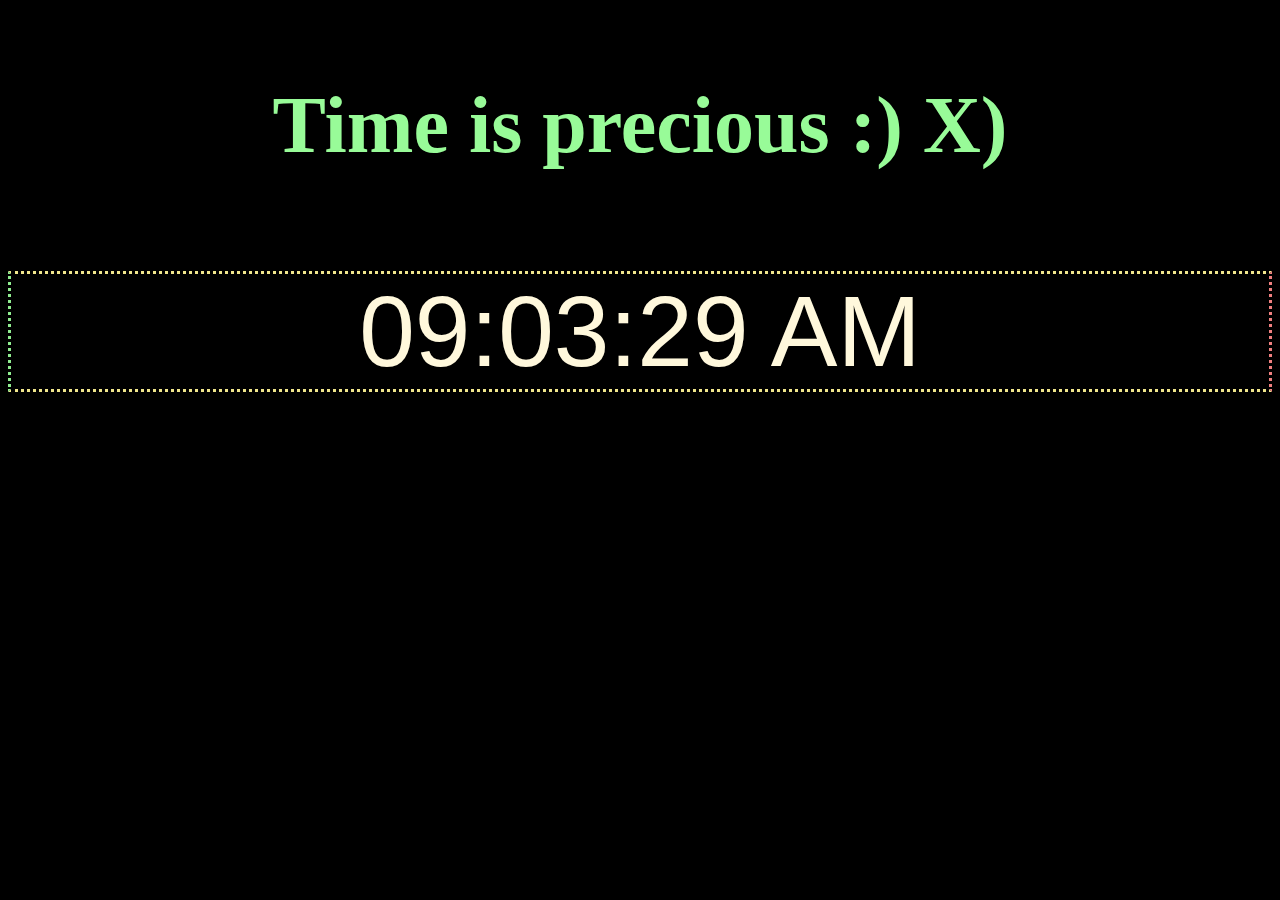
==== dwatch.html @ 35f15213 "initial commit" ====
<!DOCTYPE html>
<html>
    <head>
        
        <title>
            Digital clock 
        </title>
        <link rel="stylesheet" href = "dwatch.css">
    </head>
    <body>
        <p class = "Theory">
            Time is precious :) X)
        </p>
      
      <p id = "Watch" class = "clockstyle" onload="time()">
      </p>
      <script src = "dwatch.js"></script>
    </body>
</html
---- dwatch.css ----
.clockstyle{
    color: cornsilk;
    font-family: Impact, Haettenschweiler, 'Arial Narrow Bold', sans-serif;
    align-content: center;
    text-align: center;
    font-size: 100px;
    border: dotted ;
    border-color: khaki;
    border-right-color: lightcoral;
    border-left-color: lightgreen;


}

body
{
    background-color: black;
}

.Theory
{
    color: palegreen;
    font: italic;
    font-size: 80px;
    font-weight: bolder;
    text-align: center;
    align-content: center;
}
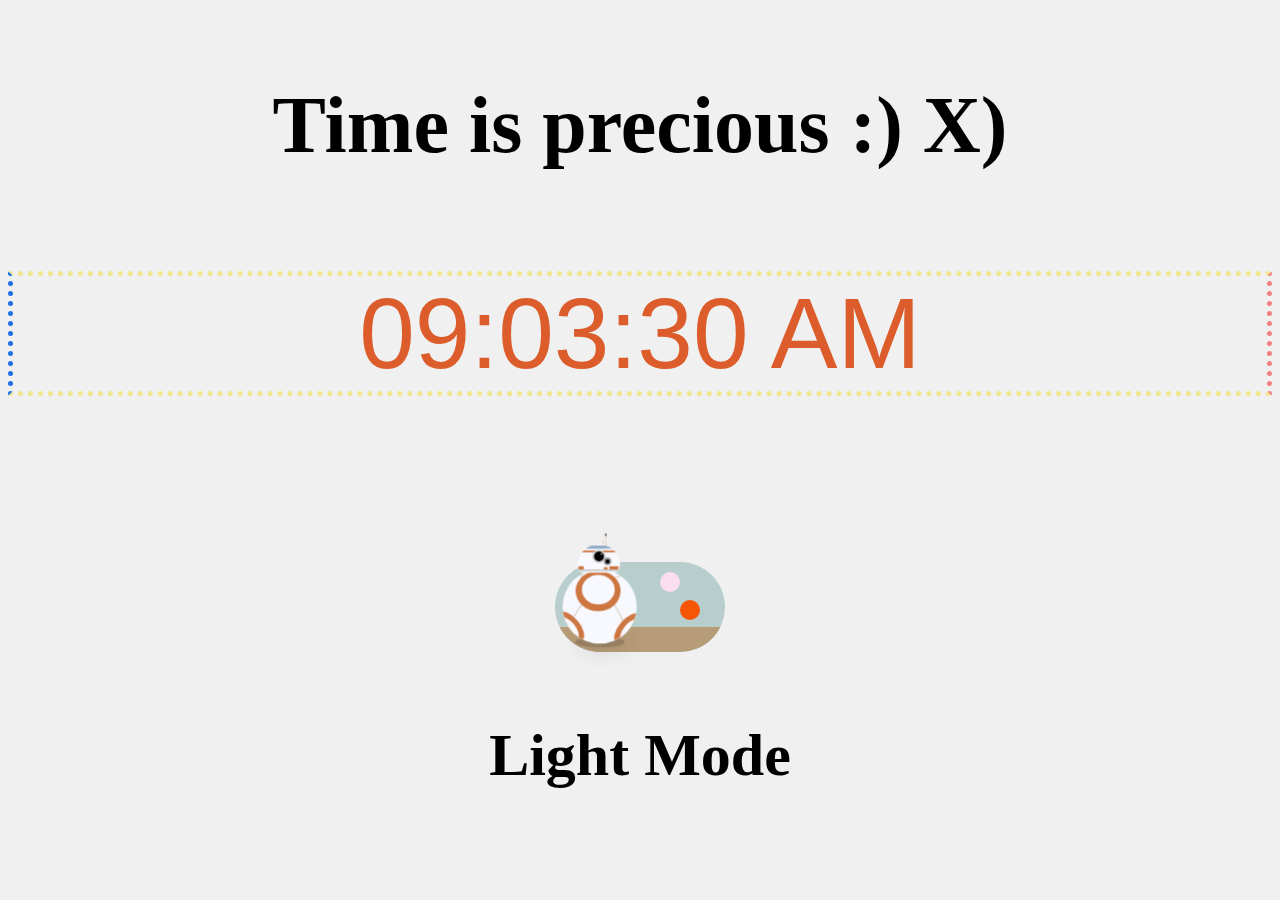
==== commit 3309f782: "add a New Feature Light and Dark Mode also add README.md and deleted the empty file" ====
--- a/dwatch.html
+++ b/dwatch.html
@@ -8,12 +8,63 @@
         <link rel="stylesheet" href = "dwatch.css">
     </head>
     <body>
-        <p class = "Theory">
+        <p class = "Theory" id="title">
             Time is precious :) X)
         </p>
       
       <p id = "Watch" class = "clockstyle" onload="time()">
       </p>
+      <div class="switch-btn">
+      <label>
+        <input type="checkbox" class="slider" id="modeSwitch" onclick="toggleMode()">
+        <div class="switch">
+            <div class="suns"></div>
+            <div class="moons">
+                <div class="star star-1"></div>
+                <div class="star star-2"></div>
+                <div class="star star-3"></div>
+                <div class="star star-4"></div>
+                <div class="star star-5"></div>
+                <div class="first-moon"></div>
+            </div>
+            <div class="sand"></div>
+            <div class="bb8">
+                <div class="antennas">
+                    <div class="antenna short"></div>
+                    <div class="antenna long"></div>
+                </div>
+                <div class="head">
+                    <div class="stripe one"></div>
+                    <div class="stripe two"></div>
+                    <div class="eyes">
+                        <div class="eye one"></div>
+                        <div class="eye two"></div>
+                    </div>
+                    <div class="stripe detail">
+                        <div class="detail zero"></div>
+                        <div class="detail zero"></div>
+                        <div class="detail one"></div>
+                        <div class="detail two"></div>
+                        <div class="detail three"></div>
+                        <div class="detail four"></div>
+                        <div class="detail five"></div>
+                        <div class="detail five"></div>
+                    </div>
+                    <div class="stripe three"></div>
+                </div>
+                <div class="ball">
+                    <div class="lines one"></div>
+                    <div class="lines two"></div>
+                    <div class="ring one"></div>
+                    <div class="ring two"></div>
+                    <div class="ring three"></div>
+                </div>
+                <div class="shadow"></div>
+            </div>
+        </div>
+    </label>
+</div>
+<div id="modeText" class = "modeText">Light Mode</div>
       <script src = "dwatch.js"></script>
     </body>
 </html        
--- a/dwatch.css
+++ b/dwatch.css
@@ -1,28 +1,663 @@
 .clockstyle{
-    color: cornsilk;
+    color: rgb(220, 93, 43);
     font-family: Impact, Haettenschweiler, 'Arial Narrow Bold', sans-serif;
     align-content: center;
     text-align: center;
     font-size: 100px;
     border: dotted ;
+    border-width: 5px;
     border-color: khaki;
     border-right-color: lightcoral;
-    border-left-color: lightgreen;
+    border-left-color: rgb(30, 112, 227);
 
 
 }
 
-body
-{
-    background-color: black;
-}
-
 .Theory
 {
-    color: palegreen;
+    color: rgb(0,0,0);
     font: italic;
     font-size: 80px;
     font-weight: bolder;
     text-align: center;
     align-content: center;
 }
+.modeText
+{
+    color: rgb(0,0,0);
+    font: italic;
+    font-size: 60px;
+    font-weight: bolder;
+    text-align: center;
+    align-content: center;
+}
+.switch-btn{
+    display: flex;
+    justify-content: center;
+    align-items: center;
+    height: 25vh;
+}
+body {
+    background-color: #f0f0f0; /* light mode background color */
+    color: #333; /* light mode text color */
+    transition: background-color 0.3s ease;
+  }
+  
+  .dark-mode {
+    background-color: #333; /* dark mode background color */
+    color: #f0f0f0; /* dark mode text color */
+  }
+  
+.switch {
+    --toggle-size: 1;
+  }
+  
+  .switch *, .switch *::after, *::before {
+    -webkit-box-sizing: border-box;
+    box-sizing: border-box;
+  }
+  
+  .switch {
+    -webkit-box-sizing: border-box;
+    box-sizing: border-box;
+    display: -webkit-inline-box;
+    display: -ms-inline-flexbox;
+    display: inline-flex;
+    -webkit-box-align: center;
+    -ms-flex-align: center;
+    align-items: center;
+    width: 170px;
+    height: 90px;
+    background-color: #b7cecc;
+    position: relative;
+    border-radius: 999px;
+    -webkit-transition: .4s;
+    -o-transition: .4s;
+    transition: .4s;
+    cursor: pointer;
+    -webkit-transform: scale(var(--toggle-size));
+    -ms-transform: scale(var(--toggle-size));
+    transform: scale(var(--toggle-size));
+  }
+  
+  .moons {
+    position: absolute;
+    width: 100px;
+    height: 65px;
+    overflow: hidden;
+    top: 0;
+    left: -10px;
+  }
+  
+  .moons .star {
+    position: absolute;
+    width: 1px;
+    height: 1px;
+    top: 45px;
+    left: 30px;
+    border-radius: 999px;
+    background-color: #ffffff;
+  }
+  
+  .moons .star.star-1 {
+    top: 100%;
+    left: 75px;
+    -webkit-transition: .2s;
+    -o-transition: .2s;
+    transition: .2s;
+  }
+  
+  .moons .star.star-2 {
+    top: 100%;
+    left: 65px;
+    -webkit-transition: .3s;
+    -o-transition: .3s;
+    transition: .3s;
+  }
+  
+  .moons .star.star-3 {
+    top: 100%;
+    left: 85px;
+    -webkit-transition: .4s;
+    -o-transition: .4s;
+    transition: .4s;
+  }
+  
+  .moons .star.star-4 {
+    top: 100%;
+    left: 60px;
+    -webkit-transition: .5s;
+    -o-transition: .5s;
+    transition: .5s;
+  }
+  
+  .moons .star.star-5 {
+    top: 100%;
+    left: 44px;
+    -webkit-transition: .6s;
+    -o-transition: .6s;
+    transition: .6s;
+  }
+  
+  .moons .first-moon {
+    position: absolute;
+    -webkit-transition: .4s;
+    -o-transition: .4s;
+    transition: .4s;
+    width: 30px;
+    height: 30px;
+    top: 100%;
+    left: 30px;
+    background-color: #e0d6d6;
+    border-radius: 999px;
+  }
+  
+  .moons::before, .moons::after {
+    -webkit-transition: .6s;
+    -o-transition: .6s;
+    transition: .6s;
+    content: "";
+    position: absolute;
+    width: 8px;
+    height: 8px;
+    background-color: #dde4e6;
+    border-radius: 999px;
+    top: 100%;
+    left: 70px;
+  }
+  
+  .moons::after {
+    width: 5px;
+    height: 5px;
+    left: 81px;
+    -webkit-transition: .8s;
+    -o-transition: .8s;
+    transition: .8s;
+  }
+  
+  .sand {
+    position: absolute;
+    width: 100%;
+    height: 45px;
+    bottom: 0px;
+    left: 0;
+    border-radius: 0 0 999px 999px;
+    overflow: hidden;
+  }
+  
+  .suns {
+    position: absolute;
+    width: 50px;
+    height: 70px;
+    overflow: hidden;
+    top: 0;
+    right: 15px;
+  }
+  
+  .suns::before {
+    content: "";
+    position: absolute;
+    width: 20px;
+    height: 20px;
+    background-color: #faddef;
+    border-radius: 999px;
+    top: 10px;
+    right: 30px;
+    -webkit-transition: .4s;
+    -o-transition: .4s;
+    transition: .4s;
+  }
+  
+  .suns::after {
+    content: "";
+    position: absolute;
+    width: 20px;
+    height: 20px;
+    background-color: #F65604;
+    border-radius: 999px;
+    top: 38px;
+    right: 10px;
+    -webkit-transition: .6s;
+    -o-transition: .6s;
+    transition: .6s;
+  }
+  
+  .sand::before {
+    position: absolute;
+    width: 100%;
+    height: 25px;
+    bottom: 0px;
+    left: 0;
+    content: "";
+    background-color: #B69C77;
+    border-radius: 0 0 999px 999px;
+  }
+  
+  .bb8 {
+    position: absolute;
+    left: -18%;
+    width: 140px;
+    -webkit-transform: scale(0.45);
+    -ms-transform: scale(0.45);
+    transform: scale(0.45);
+    -webkit-transition: left .4s;
+    -o-transition: left .4s;
+    transition: left .4s;
+  }
+  
+  .slider {
+    display: none;
+  }
+  
+  .antennas {
+    position: absolute;
+    -webkit-transition: all 0.4s;
+    -o-transition: all 0.4s;
+    transition: all 0.4s;
+    left: 28%;
+  }
+  
+  .antenna {
+    background: #e0d2be;
+    position: absolute;
+    width: 2px;
+  }
+  
+  .antenna.short {
+    height: 20px;
+    top: -65px;
+    left: 50px;
+  }
+  
+  .antenna.long {
+    border-top: 6px solid #020204;
+    border-bottom: 6px solid #020204;
+    height: 36px;
+    top: -80px;
+    left: 56px;
+  }
+  
+  .head {
+    -webkit-transition: -webkit-transform .4s;
+    transition: -webkit-transform .4s;
+    -o-transition: transform .4s;
+    transition: transform .4s, -webkit-transform .4s;
+    background-color: ghostwhite;
+    border-radius: 90px 90px 25px 25px;
+    -moz-border-radius: 90px 90px 25px 25px;
+    -webkit-border-radius: 90px 90px 25px 25px;
+    height: 63px;
+    margin-left: -45px;
+    overflow: hidden;
+    position: absolute;
+    width: 95px;
+    z-index: 1;
+    top: -56px;
+    left: 56%;
+  }
+  
+  .head .stripe {
+    position: absolute;
+    width: 100%;
+  }
+  
+  .head .stripe.one {
+    background: #7699B7;
+    height: 7px;
+    opacity: 0.8;
+    z-index: 1;
+    top: 3px;
+  }
+  
+  .head .stripe.two {
+    background: #CD7640;
+    height: 4px;
+    top: 14px;
+  }
+  
+  .head .stripe.three {
+    background: #999;
+    height: 4px;
+    opacity: 0.5;
+    bottom: 3px;
+  }
+  
+  .head .stripe.detail {
+    display: -webkit-box;
+    display: -ms-flexbox;
+    display: flex;
+    width: 200px;
+    bottom: 7px;
+    left: -38%;
+    -webkit-transition: left 0.4s;
+    -o-transition: left 0.4s;
+    transition: left 0.4s;
+  }
+  
+  .head .detail {
+    height: 7px;
+  }
+  
+  .head .detail.zero {
+    background-color: #CD7640;
+    width: 2%;
+    margin-left: 3px;
+  }
+  
+  .head .detail.one {
+    background-color: #CD7640;
+    width: 8%;
+    margin-left: 3px;
+  }
+  
+  .head .detail.two {
+    background-color: #CD7640;
+    width: 6%;
+    margin-left: 5px;
+  }
+  
+  .head .detail.three {
+    background-color: #CD7640;
+    width: 4%;
+    margin-left: 45px;
+    height: 5px;
+    margin-top: 2px;
+  }
+  
+  .head .detail.four {
+    background-color: #CD7640;
+    width: 10%;
+    margin-left: 4px;
+  }
+  
+  .head .detail.five {
+    background-color: #CD7640;
+    width: 2%;
+    margin-left: 3px;
+  }
+  
+  .head .eyes {
+    display: inline-block;
+    height: 100%;
+    position: absolute;
+    width: 100%;
+    -webkit-transition: left 0.4s;
+    -o-transition: left 0.4s;
+    transition: left 0.4s;
+    left: 22%;
+  }
+  
+  .head .eye {
+    border-radius: 50%;
+    display: block;
+    position: absolute;
+  }
+  
+  .head .eye.one {
+    background: #020204;
+    border: 4px solid lightgray;
+    height: 30px;
+    width: 30px;
+    top: 12px;
+    left: 12%;
+  }
+  
+  .head .eye.one:after {
+    background: white;
+    border-radius: 50%;
+    content: "";
+    display: block;
+    height: 3px;
+    position: absolute;
+    width: 3px;
+    top: 4px;
+    right: 4px;
+  }
+  
+  .head .eye.two {
+    background-color: lightgrey;
+    border: 1px solid #020204;
+    height: 16px;
+    width: 16px;
+    top: 30px;
+    left: 40%;
+  }
+  
+  .head .eye.two:after {
+    background: #020204;
+    border-radius: 50%;
+    content: "";
+    display: block;
+    height: 10px;
+    position: absolute;
+    width: 10px;
+    top: 2px;
+    left: 2px;
+  }
+  
+  .ball {
+    background-color: ghostwhite;
+    border-radius: 50%;
+    height: 165px;
+    overflow: hidden;
+    position: relative;
+    width: 165px;
+    -webkit-transition: -webkit-transform .4s;
+    transition: -webkit-transform .4s;
+    -o-transition: transform .4s;
+    transition: transform .4s, -webkit-transform .4s;
+  }
+  
+  .lines {
+    border: 2px solid #B19669;
+    border-radius: 50%;
+    height: 400px;
+    opacity: 0.6;
+    position: absolute;
+    width: 400px;
+  }
+  
+  .lines.two {
+    top: -10px;
+    left: -250px;
+  }
+  
+  .ring {
+    background: #CD7640;
+    border-radius: 50%;
+    height: 70px;
+    margin-left: -35px;
+    position: absolute;
+    width: 70px;
+  }
+  
+  .ring:after {
+    background-color: ghostwhite;
+    border-radius: 50%;
+    content: "";
+    display: block;
+    height: 73%;
+    margin-top: -36%;
+    margin-left: -36%;
+    position: absolute;
+    width: 73%;
+    top: 50%;
+    left: 50%;
+  }
+  
+  .ring.one {
+    margin-left: -40px;
+    height: 90px;
+    width: 100px;
+    top: 2%;
+    left: 42%;
+  }
+  
+  .ring.two {
+    height: 40px;
+    width: 80px;
+    -ms-transform: rotate(50deg);
+    -webkit-transform: rotate(50deg);
+    transform: rotate(50deg);
+    top: 65%;
+    left: 8%;
+  }
+  
+  .ring.two:after {
+    top: 100%;
+  }
+  
+  .ring.three {
+    height: 37px;
+    width: 80px;
+    -ms-transform: rotate(-50deg);
+    -webkit-transform: rotate(-50deg);
+    transform: rotate(-50deg);
+    top: 68%;
+    left: 84%;
+  }
+  
+  .ring.three:after {
+    top: 110%;
+  }
+  
+  .shadow {
+    background: #3A271C;
+    -webkit-box-shadow: 5px 0 50px #3A271C;
+    box-shadow: 5px 0 50px #3A271C;
+    border-radius: 50%;
+    height: 23.3333333333px;
+    opacity: 0.25;
+    position: absolute;
+    width: 110px;
+    left: 28px;
+    z-index: -1;
+    bottom: -8px;
+  }
+  
+  /* actions */
+  
+  .slider:checked+ .switch .bb8 {
+    left: 29%;
+  }
+  
+  .slider:checked + .switch  .bb8 .ball {
+    -webkit-transform: rotate(180deg);
+    -ms-transform: rotate(180deg);
+    transform: rotate(180deg);
+  }
+  
+  .slider:hover+ .switch .bb8 .eyes {
+    left: 60%;
+  }
+  
+  .slider:checked:hover+ .switch .bb8 .eyes {
+    left: -20%;
+  }
+  
+  .slider:active+ .switch .bb8 .head {
+    -webkit-transform: translate(35px, 3px) rotateZ(17deg);
+    -ms-transform: translate(35px, 3px) rotate(17deg);
+    transform: translate(30px, 3px) rotateZ(17deg);
+  }
+  
+  .slider:checked:active+ .switch .bb8 .head {
+    -webkit-transform: translate(-35px, 6px) rotateZ(-17deg);
+    -ms-transform: translate(-35px, 6px) rotate(-17deg);
+    transform: translate(-35px, 6px) rotateZ(-17deg);
+  }
+  
+  .slider:active+.switch .antennas {
+    -webkit-transform: translate(35px, -20px) rotateZ(17deg);
+    -ms-transform: translate(35px, -20px) rotate(17deg);
+    transform: translate(35px, -20px) rotateZ(17deg);
+  }
+  
+  .slider:active:not(:hover)+.switch .antennas {
+    -webkit-transform: translate(35px, -10px) rotateZ(17deg);
+    -ms-transform: translate(35px, -10px) rotate(17deg);
+    transform: translate(35px, -10px) rotateZ(17deg);
+  }
+  
+  .slider:checked:active+.switch .antennas {
+    -webkit-transform: translate(-35px, 10px) rotateZ(-17deg);
+    -ms-transform: translate(-35px, 10px) rotate(-17deg);
+    transform: translate(-35px, 15px) rotateZ(-17deg);
+  }
+  
+  .slider:checked:active:not(:hover)+.switch .antennas {
+    -webkit-transform: translate(-30px, 20px) rotateZ(-17deg);
+    -ms-transform: translate(-30px, 20px) rotate(-17deg);
+    transform: translate(-25px, 25px) rotateZ(-17deg);
+  }
+  
+  .slider:hover+ .switch .antennas, .slider:checked+ .switch .antennas {
+    left: 6%;
+  }
+  
+  .slider:hover+ .switch .stripe.detail, .slider:checked+ .switch .stripe.detail {
+    left: 0;
+  }
+  
+  .slider:checked:hover+ .switch .antennas {
+    left: 28%;
+  }
+  
+  .slider:checked:hover+ .switch .stripe.detail {
+    left: -38%;
+  }
+  
+  .slider:checked + .switch {
+    background-color: #112350;
+  }
+  
+  .slider:checked + .switch .suns::before {
+    top: 100px;
+  }
+  
+  .slider:checked + .switch .suns::after {
+    top: 150px;
+  }
+  
+  .slider:checked + .switch .moons .first-moon {
+    top: 15px;
+    -webkit-box-shadow: 0 0 10px #B8CCCD;
+    box-shadow: 0 0 10px #B8CCCD;
+  }
+  
+  .slider:checked + .switch .moons::after {
+    top: 38px;
+    -webkit-box-shadow: 0 0 15px #B8CCCD;
+    box-shadow: 0 0 15px #B8CCCD;
+  }
+  
+  .slider:checked + .switch .moons::before {
+    top: 34px;
+    -webkit-box-shadow: 0 0 15px #B8CCCD;
+    box-shadow: 0 0 15px #B8CCCD;
+  }
+  
+  .slider:checked + .switch .moons .star {
+    -webkit-box-shadow: 0 0 20px 2px #fff;
+    box-shadow: 0 0 20px 2px #fff;
+  }
+  
+  .slider:checked + .switch .moons .star.star-1 {
+    top: 20px;
+  }
+  
+  .slider:checked + .switch .moons .star.star-2 {
+    top: 15px;
+  }
+  
+  .slider:checked + .switch .moons .star.star-3 {
+    top: 15px;
+  }
+  
+  .slider:checked + .switch .moons .star.star-4 {
+    top: 45px;
+  }
+  
+  .slider:checked + .switch .moons .star.star-5 {
+    top: 53px;
+  }
